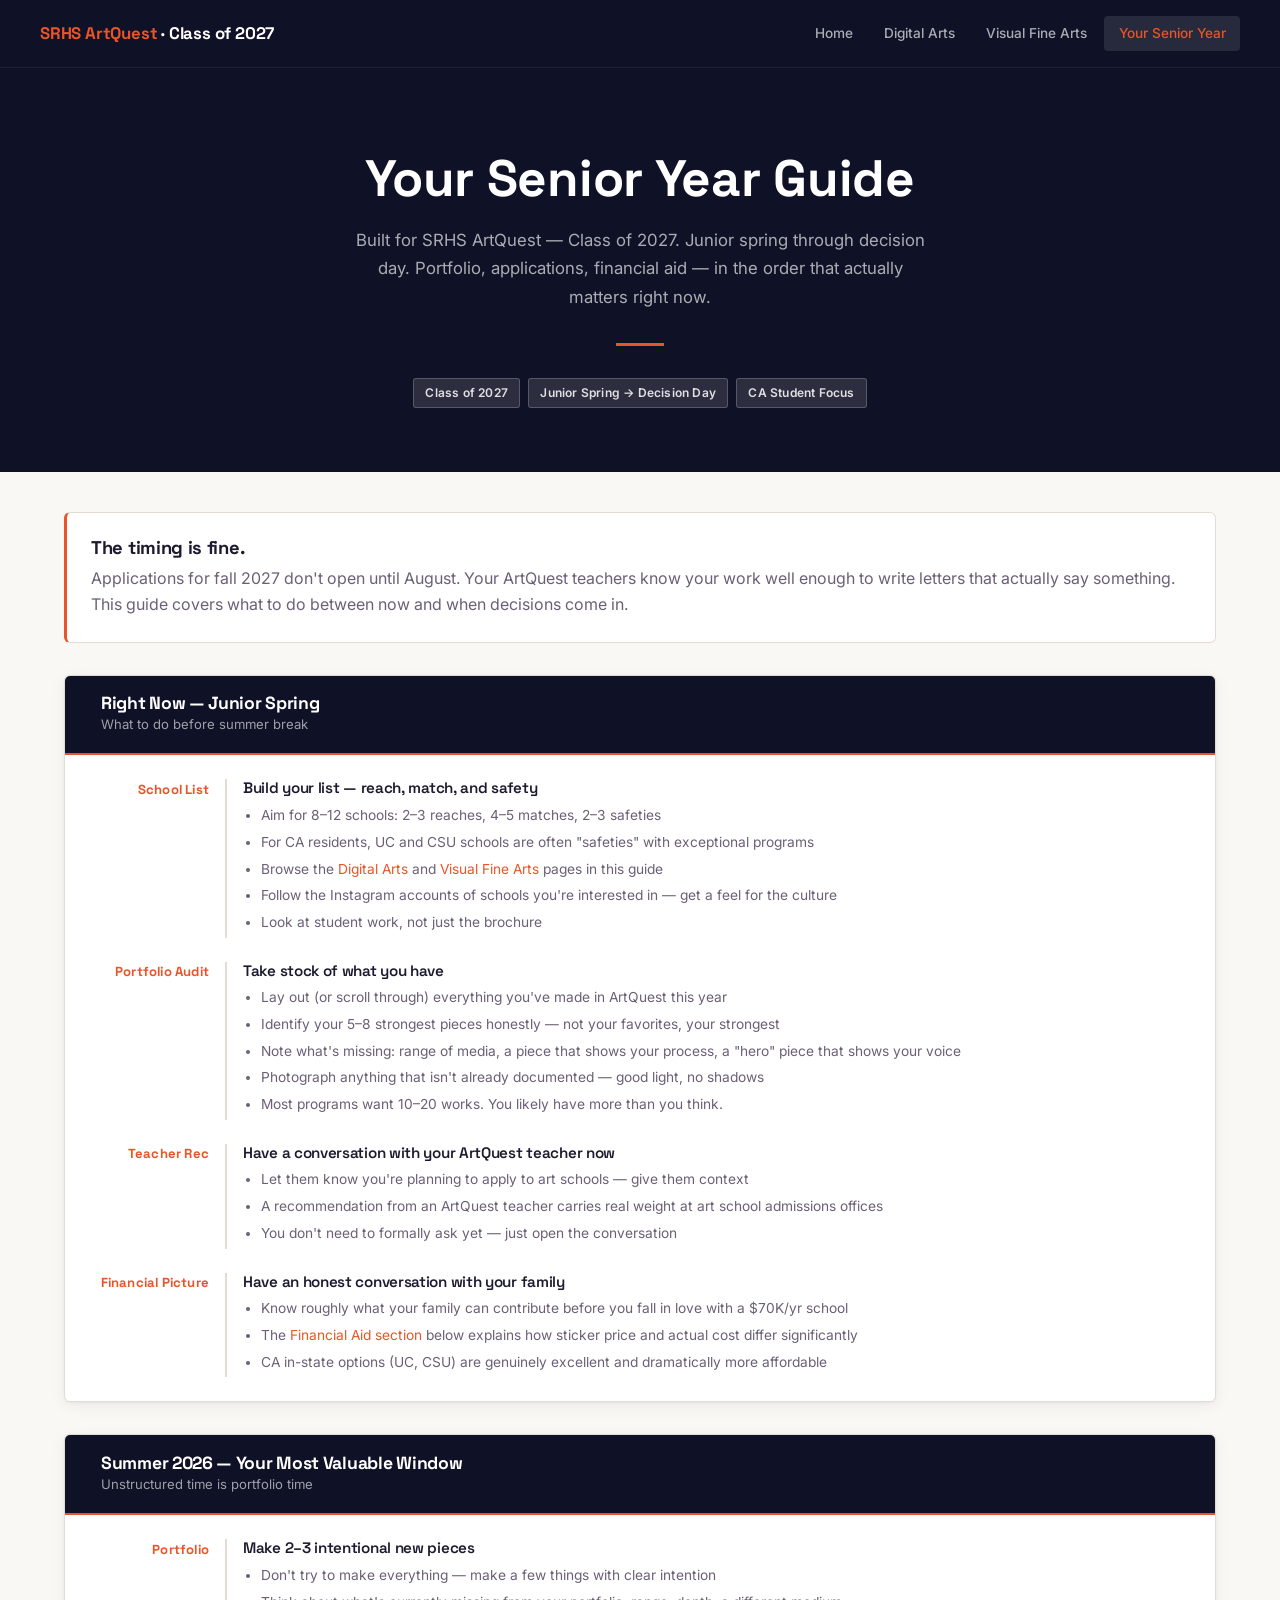
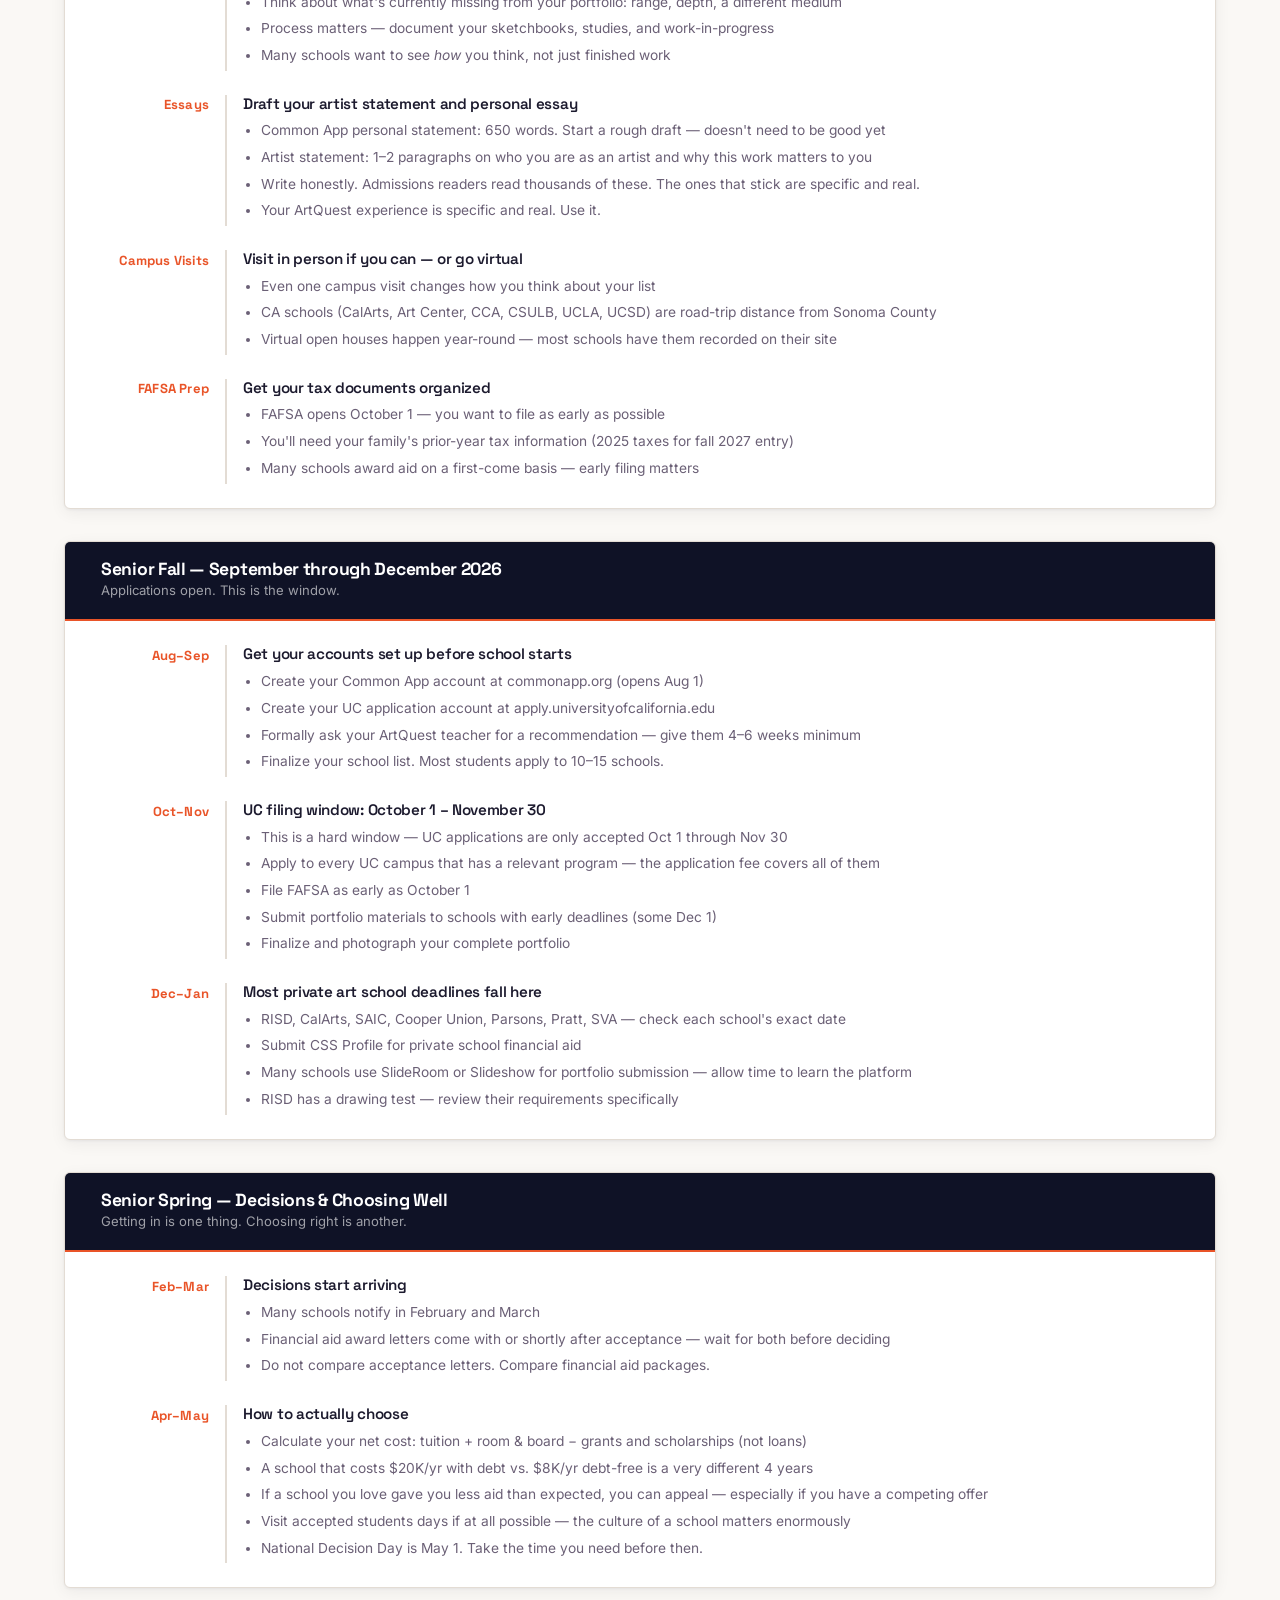
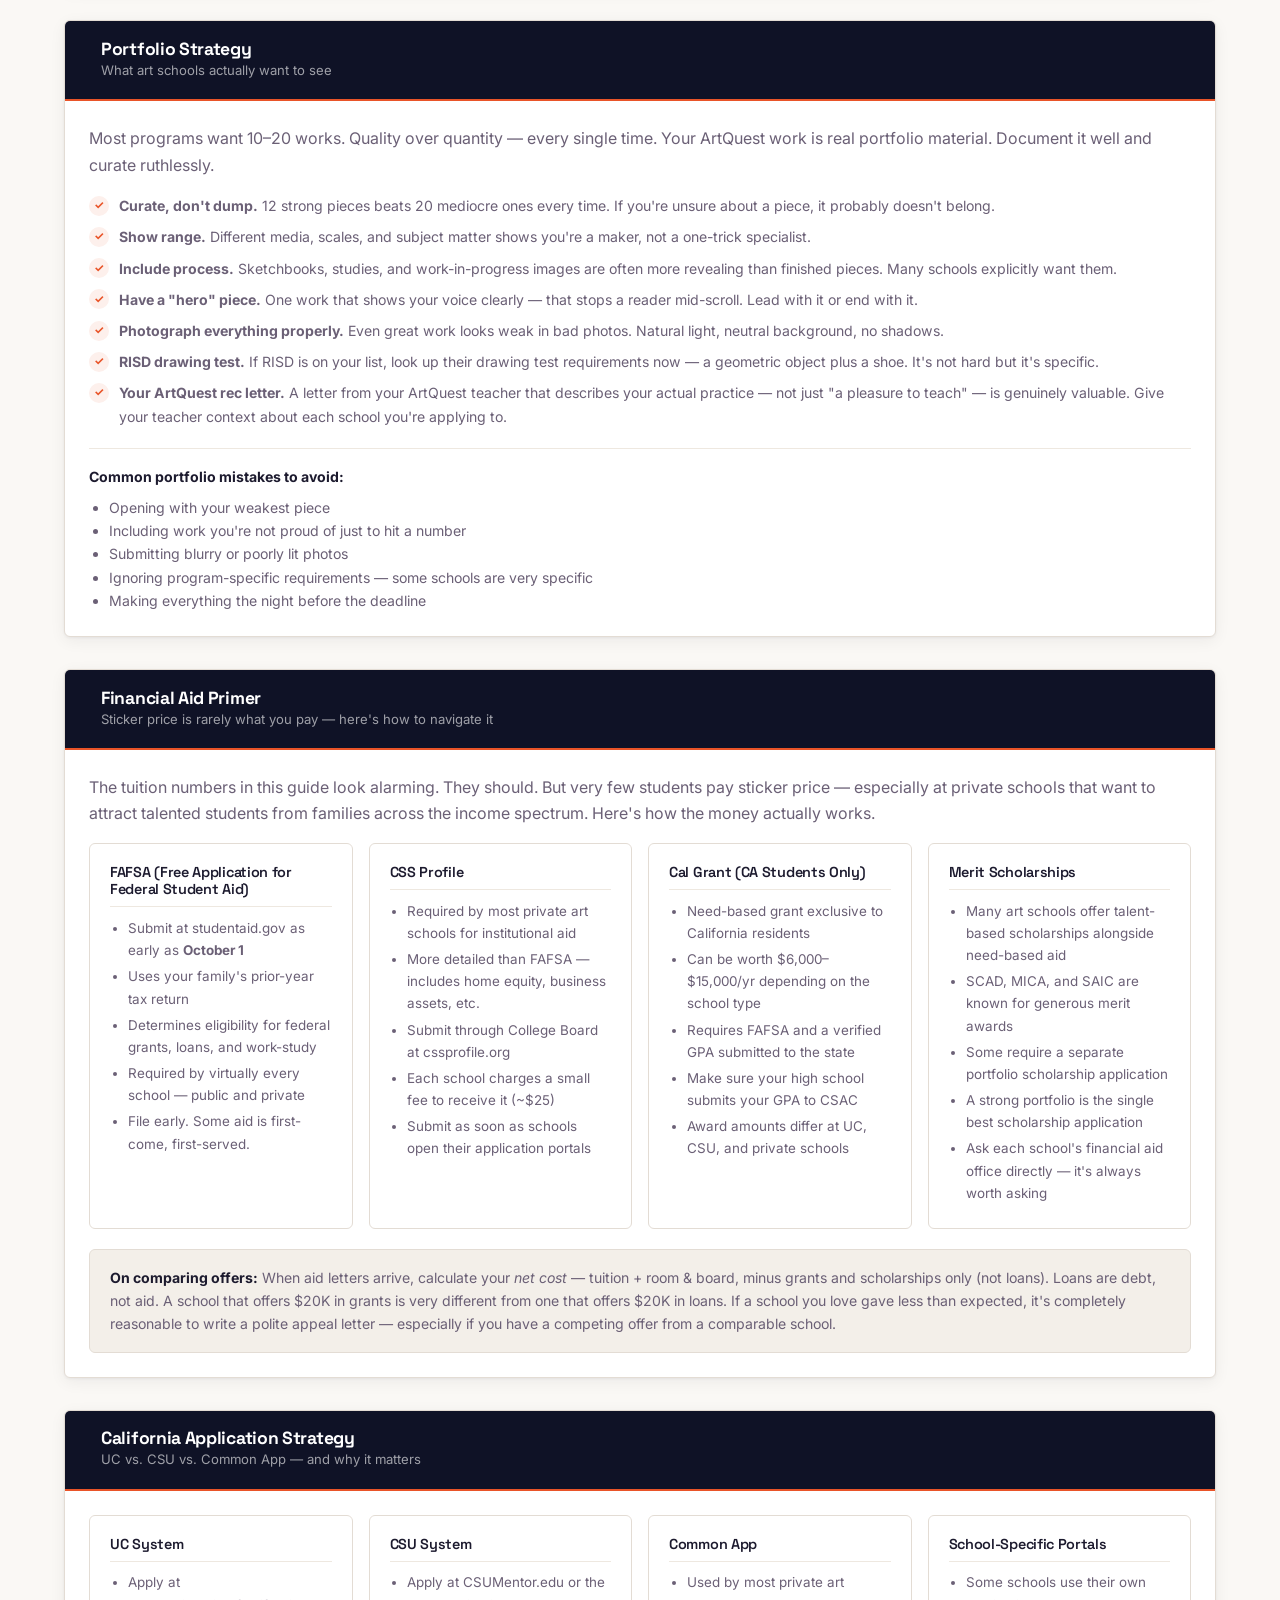
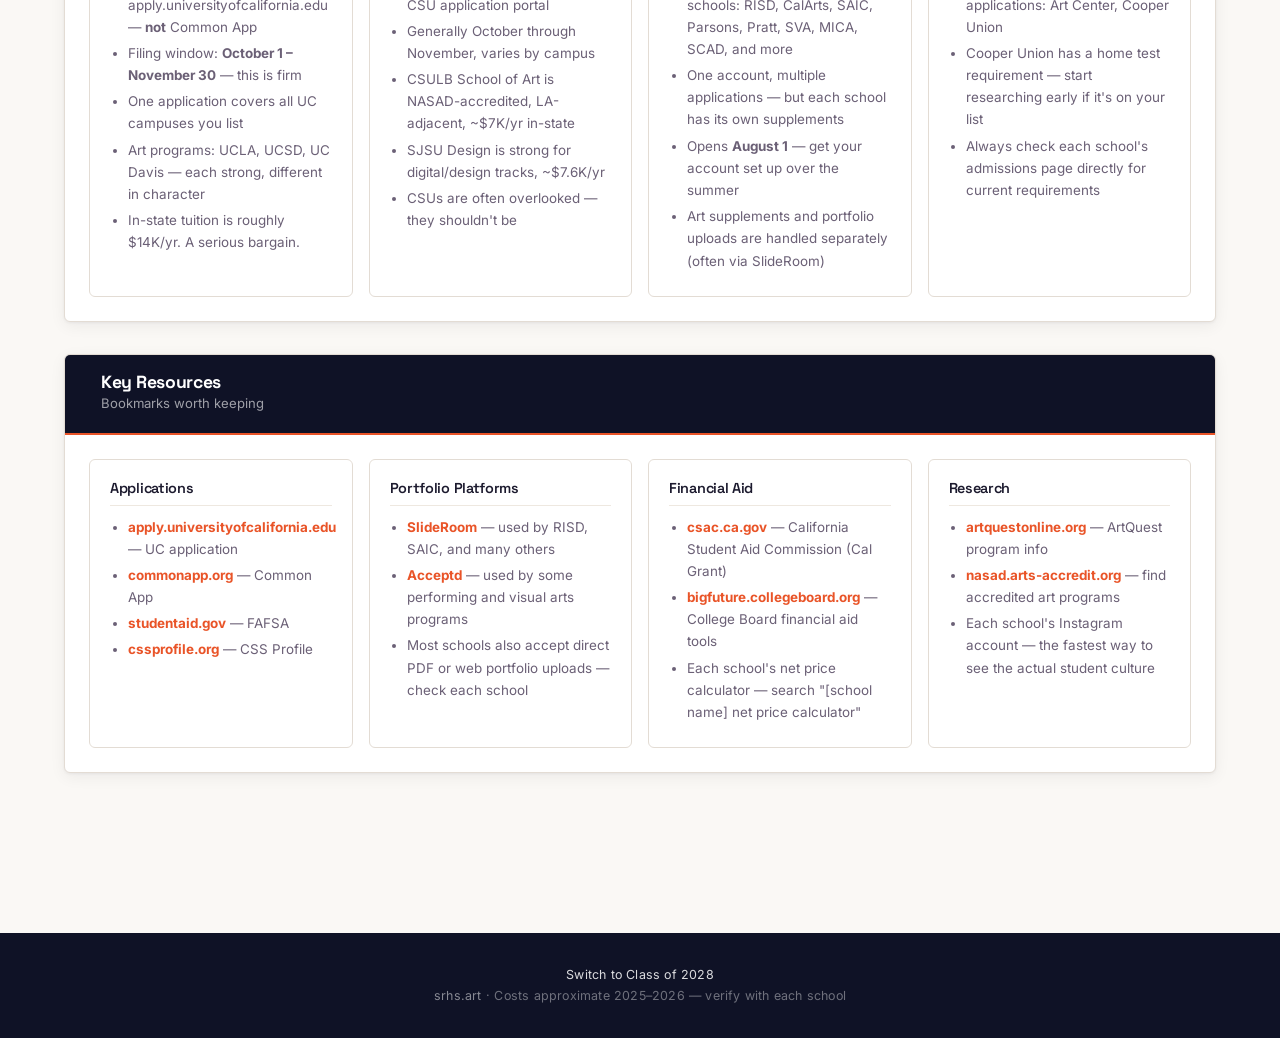
==== prep-guide.html @ 7c22dbea "Initial Commit" ====
<!DOCTYPE html>
<html lang="en">
<head>
  <meta charset="UTF-8">
  <meta name="viewport" content="width=device-width, initial-scale=1.0">
  <title>Senior Year Guide — SRHS ArtQuest Class of 2027</title>
  <meta name="description" content="Art college application guide for SRHS ArtQuest Class of 2027. Junior spring through decision day — portfolio, CA applications, financial aid.">
  <link rel="preconnect" href="https://fonts.googleapis.com">
  <link rel="preconnect" href="https://fonts.gstatic.com" crossorigin>
  <link href="https://fonts.googleapis.com/css2?family=Space+Grotesk:wght@400;500;600;700;800&family=Inter:wght@400;500;600&display=swap" rel="stylesheet">
  <link rel="stylesheet" href="css/style.css">
  <!-- Icons -->
  <link rel="apple-touch-icon" sizes="180x180" href="/apple-touch-icon.png">
  <link rel="icon" type="image/png" sizes="32x32" href="/favicon-32x32.png">
  <link rel="icon" type="image/png" sizes="16x16" href="/favicon-16x16.png">
  <link rel="shortcut icon" href="/favicon.ico">
  <link rel="manifest" href="/site.webmanifest">
  <meta name="theme-color" content="#e95428">
</head>
<body>

<header class="site-header">
  <div class="header-inner">
    <div class="site-logo"><span>SRHS ArtQuest</span> · Class of 2027</div>
    <nav class="site-nav">
      <a href="index.html">Home</a>
      <a href="digital-arts.html">Digital Arts</a>
      <a href="visual-fine-arts.html">Visual Fine Arts</a>
      <a href="prep-guide.html" class="active">Your Senior Year</a>
    </nav>
  </div>
</header>

<section class="hero">
  <h1>Your Senior Year Guide</h1>
  <p class="subtitle">
    Built for SRHS ArtQuest — Class of 2027.
    Junior spring through decision day. Portfolio, applications, financial aid —
    in the order that actually matters right now.
  </p>
  <hr class="hero-rule">
  <div class="hero-badges">
    <span class="badge badge-info">Class of 2027</span>
    <span class="badge badge-info">Junior Spring → Decision Day</span>
    <span class="badge badge-info">CA Student Focus</span>
  </div>
</section>

<main class="page-wrap">

  <div class="page-intro">
    <h3 style="margin-bottom:.35rem">The timing is fine.</h3>
    <p>
      Applications for fall 2027 don't open until August. Your ArtQuest teachers know your
      work well enough to write letters that actually say something. This guide covers what
      to do between now and when decisions come in.
    </p>
  </div>

  <div class="guide-sections">

    <!-- RIGHT NOW -->

    <section class="guide-section">
      <div class="guide-section-header">
        <span class="icon"></span>
        <div>
          <h2>Right Now — Junior Spring</h2>
          <p class="subtitle">What to do before summer break</p>
        </div>
      </div>
      <div class="guide-section-body">
        <div class="timeline">

          <div class="timeline-item">
            <div class="timeline-period">School List</div>
            <div class="timeline-content">
              <h4>Build your list — reach, match, and safety</h4>
              <ul>
                <li>Aim for 8–12 schools: 2–3 reaches, 4–5 matches, 2–3 safeties</li>
                <li>For CA residents, UC and CSU schools are often "safeties" with exceptional programs</li>
                <li>Browse the <a href="digital-arts.html">Digital Arts</a> and <a href="visual-fine-arts.html">Visual Fine Arts</a> pages in this guide</li>
                <li>Follow the Instagram accounts of schools you're interested in — get a feel for the culture</li>
                <li>Look at student work, not just the brochure</li>
              </ul>
            </div>
          </div>

          <div class="timeline-item">
            <div class="timeline-period">Portfolio Audit</div>
            <div class="timeline-content">
              <h4>Take stock of what you have</h4>
              <ul>
                <li>Lay out (or scroll through) everything you've made in ArtQuest this year</li>
                <li>Identify your 5–8 strongest pieces honestly — not your favorites, your strongest</li>
                <li>Note what's missing: range of media, a piece that shows your process, a "hero" piece that shows your voice</li>
                <li>Photograph anything that isn't already documented — good light, no shadows</li>
                <li>Most programs want 10–20 works. You likely have more than you think.</li>
              </ul>
            </div>
          </div>

          <div class="timeline-item">
            <div class="timeline-period">Teacher Rec</div>
            <div class="timeline-content">
              <h4>Have a conversation with your ArtQuest teacher now</h4>
              <ul>
                <li>Let them know you're planning to apply to art schools — give them context</li>
                <li>A recommendation from an ArtQuest teacher carries real weight at art school admissions offices</li>
                <li>You don't need to formally ask yet — just open the conversation</li>
              </ul>
            </div>
          </div>

          <div class="timeline-item">
            <div class="timeline-period">Financial Picture</div>
            <div class="timeline-content">
              <h4>Have an honest conversation with your family</h4>
              <ul>
                <li>Know roughly what your family can contribute before you fall in love with a $70K/yr school</li>
                <li>The <a href="#financial-aid">Financial Aid section</a> below explains how sticker price and actual cost differ significantly</li>
                <li>CA in-state options (UC, CSU) are genuinely excellent and dramatically more affordable</li>
              </ul>
            </div>
          </div>

        </div>
      </div>
    </section>

    <!-- SUMMER -->

    <section class="guide-section">
      <div class="guide-section-header">
        <span class="icon"></span>
        <div>
          <h2>Summer 2026 — Your Most Valuable Window</h2>
          <p class="subtitle">Unstructured time is portfolio time</p>
        </div>
      </div>
      <div class="guide-section-body">
        <div class="timeline">

          <div class="timeline-item">
            <div class="timeline-period">Portfolio</div>
            <div class="timeline-content">
              <h4>Make 2–3 intentional new pieces</h4>
              <ul>
                <li>Don't try to make everything — make a few things with clear intention</li>
                <li>Think about what's currently missing from your portfolio: range, depth, a different medium</li>
                <li>Process matters — document your sketchbooks, studies, and work-in-progress</li>
                <li>Many schools want to see <em>how</em> you think, not just finished work</li>
              </ul>
            </div>
          </div>

          <div class="timeline-item">
            <div class="timeline-period">Essays</div>
            <div class="timeline-content">
              <h4>Draft your artist statement and personal essay</h4>
              <ul>
                <li>Common App personal statement: 650 words. Start a rough draft — doesn't need to be good yet</li>
                <li>Artist statement: 1–2 paragraphs on who you are as an artist and why this work matters to you</li>
                <li>Write honestly. Admissions readers read thousands of these. The ones that stick are specific and real.</li>
                <li>Your ArtQuest experience is specific and real. Use it.</li>
              </ul>
            </div>
          </div>

          <div class="timeline-item">
            <div class="timeline-period">Campus Visits</div>
            <div class="timeline-content">
              <h4>Visit in person if you can — or go virtual</h4>
              <ul>
                <li>Even one campus visit changes how you think about your list</li>
                <li>CA schools (CalArts, Art Center, CCA, CSULB, UCLA, UCSD) are road-trip distance from Sonoma County</li>
                <li>Virtual open houses happen year-round — most schools have them recorded on their site</li>
              </ul>
            </div>
          </div>

          <div class="timeline-item">
            <div class="timeline-period">FAFSA Prep</div>
            <div class="timeline-content">
              <h4>Get your tax documents organized</h4>
              <ul>
                <li>FAFSA opens October 1 — you want to file as early as possible</li>
                <li>You'll need your family's prior-year tax information (2025 taxes for fall 2027 entry)</li>
                <li>Many schools award aid on a first-come basis — early filing matters</li>
              </ul>
            </div>
          </div>

        </div>
      </div>
    </section>

    <!-- SENIOR FALL -->

    <section class="guide-section">
      <div class="guide-section-header">
        <span class="icon"></span>
        <div>
          <h2>Senior Fall — September through December 2026</h2>
          <p class="subtitle">Applications open. This is the window.</p>
        </div>
      </div>
      <div class="guide-section-body">
        <div class="timeline">

          <div class="timeline-item">
            <div class="timeline-period">Aug–Sep</div>
            <div class="timeline-content">
              <h4>Get your accounts set up before school starts</h4>
              <ul>
                <li>Create your Common App account at commonapp.org (opens Aug 1)</li>
                <li>Create your UC application account at apply.universityofcalifornia.edu</li>
                <li>Formally ask your ArtQuest teacher for a recommendation — give them 4–6 weeks minimum</li>
                <li>Finalize your school list. Most students apply to 10–15 schools.</li>
              </ul>
            </div>
          </div>

          <div class="timeline-item">
            <div class="timeline-period">Oct–Nov</div>
            <div class="timeline-content">
              <h4>UC filing window: October 1 – November 30</h4>
              <ul>
                <li>This is a hard window — UC applications are only accepted Oct 1 through Nov 30</li>
                <li>Apply to every UC campus that has a relevant program — the application fee covers all of them</li>
                <li>File FAFSA as early as October 1</li>
                <li>Submit portfolio materials to schools with early deadlines (some Dec 1)</li>
                <li>Finalize and photograph your complete portfolio</li>
              </ul>
            </div>
          </div>

          <div class="timeline-item">
            <div class="timeline-period">Dec–Jan</div>
            <div class="timeline-content">
              <h4>Most private art school deadlines fall here</h4>
              <ul>
                <li>RISD, CalArts, SAIC, Cooper Union, Parsons, Pratt, SVA — check each school's exact date</li>
                <li>Submit CSS Profile for private school financial aid</li>
                <li>Many schools use SlideRoom or Slideshow for portfolio submission — allow time to learn the platform</li>
                <li>RISD has a drawing test — review their requirements specifically</li>
              </ul>
            </div>
          </div>

        </div>
      </div>
    </section>

    <!-- DECISIONS -->

    <section class="guide-section">
      <div class="guide-section-header">
        <span class="icon"></span>
        <div>
          <h2>Senior Spring — Decisions &amp; Choosing Well</h2>
          <p class="subtitle">Getting in is one thing. Choosing right is another.</p>
        </div>
      </div>
      <div class="guide-section-body">
        <div class="timeline">

          <div class="timeline-item">
            <div class="timeline-period">Feb–Mar</div>
            <div class="timeline-content">
              <h4>Decisions start arriving</h4>
              <ul>
                <li>Many schools notify in February and March</li>
                <li>Financial aid award letters come with or shortly after acceptance — wait for both before deciding</li>
                <li>Do not compare acceptance letters. Compare financial aid packages.</li>
              </ul>
            </div>
          </div>

          <div class="timeline-item">
            <div class="timeline-period">Apr–May</div>
            <div class="timeline-content">
              <h4>How to actually choose</h4>
              <ul>
                <li>Calculate your net cost: tuition + room &amp; board − grants and scholarships (not loans)</li>
                <li>A school that costs $20K/yr with debt vs. $8K/yr debt-free is a very different 4 years</li>
                <li>If a school you love gave you less aid than expected, you can appeal — especially if you have a competing offer</li>
                <li>Visit accepted students days if at all possible — the culture of a school matters enormously</li>
                <li>National Decision Day is May 1. Take the time you need before then.</li>
              </ul>
            </div>
          </div>

        </div>
      </div>
    </section>

    <!-- PORTFOLIO STRATEGY -->

    <section class="guide-section">
      <div class="guide-section-header">
        <span class="icon"></span>
        <div>
          <h2>Portfolio Strategy</h2>
          <p class="subtitle">What art schools actually want to see</p>
        </div>
      </div>
      <div class="guide-section-body">

        <p style="margin-bottom:1rem; color:var(--ink-2)">
          Most programs want 10–20 works. Quality over quantity — every single time.
          Your ArtQuest work is real portfolio material. Document it well and curate ruthlessly.
        </p>

        <div class="checklist">
          <div class="check-item">
            <div class="check-icon">✓</div>
            <span><strong>Curate, don't dump.</strong> 12 strong pieces beats 20 mediocre ones every time. If you're unsure about a piece, it probably doesn't belong.</span>
          </div>
          <div class="check-item">
            <div class="check-icon">✓</div>
            <span><strong>Show range.</strong> Different media, scales, and subject matter shows you're a maker, not a one-trick specialist.</span>
          </div>
          <div class="check-item">
            <div class="check-icon">✓</div>
            <span><strong>Include process.</strong> Sketchbooks, studies, and work-in-progress images are often more revealing than finished pieces. Many schools explicitly want them.</span>
          </div>
          <div class="check-item">
            <div class="check-icon">✓</div>
            <span><strong>Have a "hero" piece.</strong> One work that shows your voice clearly — that stops a reader mid-scroll. Lead with it or end with it.</span>
          </div>
          <div class="check-item">
            <div class="check-icon">✓</div>
            <span><strong>Photograph everything properly.</strong> Even great work looks weak in bad photos. Natural light, neutral background, no shadows.</span>
          </div>
          <div class="check-item">
            <div class="check-icon">✓</div>
            <span><strong>RISD drawing test.</strong> If RISD is on your list, look up their drawing test requirements now — a geometric object plus a shoe. It's not hard but it's specific.</span>
          </div>
          <div class="check-item">
            <div class="check-icon">✓</div>
            <span><strong>Your ArtQuest rec letter.</strong> A letter from your ArtQuest teacher that describes your actual practice — not just "a pleasure to teach" — is genuinely valuable. Give your teacher context about each school you're applying to.</span>
          </div>
        </div>

        <div style="margin-top:1.25rem; padding-top:1rem; border-top:1px solid var(--border-lt); font-size:.88rem; color:var(--ink-2)">
          <strong style="color:var(--ink)">Common portfolio mistakes to avoid:</strong>
          <ul style="list-style:disc;padding-left:1.25rem;margin-top:.5rem">
            <li>Opening with your weakest piece</li>
            <li>Including work you're not proud of just to hit a number</li>
            <li>Submitting blurry or poorly lit photos</li>
            <li>Ignoring program-specific requirements — some schools are very specific</li>
            <li>Making everything the night before the deadline</li>
          </ul>
        </div>

      </div>
    </section>

    <!-- FINANCIAL AID -->

    <section class="guide-section" id="financial-aid">
      <div class="guide-section-header">
        <span class="icon"></span>
        <div>
          <h2>Financial Aid Primer</h2>
          <p class="subtitle">Sticker price is rarely what you pay — here's how to navigate it</p>
        </div>
      </div>
      <div class="guide-section-body">

        <p style="margin-bottom:1rem; color:var(--ink-2)">
          The tuition numbers in this guide look alarming. They should. But very few students
          pay sticker price — especially at private schools that want to attract talented students
          from families across the income spectrum. Here's how the money actually works.
        </p>

        <div class="info-grid">

          <div class="info-card">
            <h4>FAFSA (Free Application for Federal Student Aid)</h4>
            <ul>
              <li>Submit at studentaid.gov as early as <strong>October 1</strong></li>
              <li>Uses your family's prior-year tax return</li>
              <li>Determines eligibility for federal grants, loans, and work-study</li>
              <li>Required by virtually every school — public and private</li>
              <li>File early. Some aid is first-come, first-served.</li>
            </ul>
          </div>

          <div class="info-card">
            <h4>CSS Profile</h4>
            <ul>
              <li>Required by most private art schools for institutional aid</li>
              <li>More detailed than FAFSA — includes home equity, business assets, etc.</li>
              <li>Submit through College Board at cssprofile.org</li>
              <li>Each school charges a small fee to receive it (~$25)</li>
              <li>Submit as soon as schools open their application portals</li>
            </ul>
          </div>

          <div class="info-card">
            <h4>Cal Grant (CA Students Only)</h4>
            <ul>
              <li>Need-based grant exclusive to California residents</li>
              <li>Can be worth $6,000–$15,000/yr depending on the school type</li>
              <li>Requires FAFSA and a verified GPA submitted to the state</li>
              <li>Make sure your high school submits your GPA to CSAC</li>
              <li>Award amounts differ at UC, CSU, and private schools</li>
            </ul>
          </div>

          <div class="info-card">
            <h4>Merit Scholarships</h4>
            <ul>
              <li>Many art schools offer talent-based scholarships alongside need-based aid</li>
              <li>SCAD, MICA, and SAIC are known for generous merit awards</li>
              <li>Some require a separate portfolio scholarship application</li>
              <li>A strong portfolio is the single best scholarship application</li>
              <li>Ask each school's financial aid office directly — it's always worth asking</li>
            </ul>
          </div>

        </div>

        <div class="callout" style="margin-top:1.25rem">
          <strong>On comparing offers:</strong> When aid letters arrive, calculate your
          <em>net cost</em> — tuition + room &amp; board, minus grants and scholarships only
          (not loans). Loans are debt, not aid. A school that offers $20K in grants is
          very different from one that offers $20K in loans. If a school you love gave
          less than expected, it's completely reasonable to write a polite appeal letter —
          especially if you have a competing offer from a comparable school.
        </div>

      </div>
    </section>

    <!-- CA APPLICATION STRATEGY -->

    <section class="guide-section">
      <div class="guide-section-header">
        <span class="icon"></span>
        <div>
          <h2>California Application Strategy</h2>
          <p class="subtitle">UC vs. CSU vs. Common App — and why it matters</p>
        </div>
      </div>
      <div class="guide-section-body">

        <div class="info-grid">

          <div class="info-card">
            <h4>UC System</h4>
            <ul>
              <li>Apply at apply.universityofcalifornia.edu — <strong>not</strong> Common App</li>
              <li>Filing window: <strong>October 1 – November 30</strong> — this is firm</li>
              <li>One application covers all UC campuses you list</li>
              <li>Art programs: UCLA, UCSD, UC Davis — each strong, different in character</li>
              <li>In-state tuition is roughly $14K/yr. A serious bargain.</li>
            </ul>
          </div>

          <div class="info-card">
            <h4>CSU System</h4>
            <ul>
              <li>Apply at CSUMentor.edu or the CSU application portal</li>
              <li>Generally October through November, varies by campus</li>
              <li>CSULB School of Art is NASAD-accredited, LA-adjacent, ~$7K/yr in-state</li>
              <li>SJSU Design is strong for digital/design tracks, ~$7.6K/yr</li>
              <li>CSUs are often overlooked — they shouldn't be</li>
            </ul>
          </div>

          <div class="info-card">
            <h4>Common App</h4>
            <ul>
              <li>Used by most private art schools: RISD, CalArts, SAIC, Parsons, Pratt, SVA, MICA, SCAD, and more</li>
              <li>One account, multiple applications — but each school has its own supplements</li>
              <li>Opens <strong>August 1</strong> — get your account set up over the summer</li>
              <li>Art supplements and portfolio uploads are handled separately (often via SlideRoom)</li>
            </ul>
          </div>

          <div class="info-card">
            <h4>School-Specific Portals</h4>
            <ul>
              <li>Some schools use their own applications: Art Center, Cooper Union</li>
              <li>Cooper Union has a home test requirement — start researching early if it's on your list</li>
              <li>Always check each school's admissions page directly for current requirements</li>
            </ul>
          </div>

        </div>

      </div>
    </section>

    <!-- KEY RESOURCES -->

    <section class="guide-section">
      <div class="guide-section-header">
        <span class="icon"></span>
        <div>
          <h2>Key Resources</h2>
          <p class="subtitle">Bookmarks worth keeping</p>
        </div>
      </div>
      <div class="guide-section-body">

        <div class="info-grid">

          <div class="info-card">
            <h4>Applications</h4>
            <ul>
              <li><strong><a href="https://apply.universityofcalifornia.edu" target="_blank" rel="noopener">apply.universityofcalifornia.edu</a></strong> — UC application</li>
              <li><strong><a href="https://www.commonapp.org" target="_blank" rel="noopener">commonapp.org</a></strong> — Common App</li>
              <li><strong><a href="https://www.studentaid.gov" target="_blank" rel="noopener">studentaid.gov</a></strong> — FAFSA</li>
              <li><strong><a href="https://cssprofile.org" target="_blank" rel="noopener">cssprofile.org</a></strong> — CSS Profile</li>
            </ul>
          </div>

          <div class="info-card">
            <h4>Portfolio Platforms</h4>
            <ul>
              <li><strong><a href="https://slideroom.com" target="_blank" rel="noopener">SlideRoom</a></strong> — used by RISD, SAIC, and many others</li>
              <li><strong><a href="https://www.smfa.tufts.edu" target="_blank" rel="noopener">Acceptd</a></strong> — used by some performing and visual arts programs</li>
              <li>Most schools also accept direct PDF or web portfolio uploads — check each school</li>
            </ul>
          </div>

          <div class="info-card">
            <h4>Financial Aid</h4>
            <ul>
              <li><strong><a href="https://www.csac.ca.gov" target="_blank" rel="noopener">csac.ca.gov</a></strong> — California Student Aid Commission (Cal Grant)</li>
              <li><strong><a href="https://bigfuture.collegeboard.org" target="_blank" rel="noopener">bigfuture.collegeboard.org</a></strong> — College Board financial aid tools</li>
              <li>Each school's net price calculator — search "[school name] net price calculator"</li>
            </ul>
          </div>

          <div class="info-card">
            <h4>Research</h4>
            <ul>
              <li><strong><a href="https://www.artquestonline.org" target="_blank" rel="noopener">artquestonline.org</a></strong> — ArtQuest program info</li>
              <li><strong><a href="https://nasad.arts-accredit.org" target="_blank" rel="noopener">nasad.arts-accredit.org</a></strong> — find accredited art programs</li>
              <li>Each school's Instagram account — the fastest way to see the actual student culture</li>
            </ul>
          </div>

        </div>

      </div>
    </section>

  </div><!-- end guide-sections -->

</main>

<footer class="site-footer">
  <a href="https://2028.srhs.art">Switch to Class of 2028</a><br>
  <a href="https://srhs.art">srhs.art</a> · Costs approximate 2025–2026 — verify with each school
</footer>

</body>
</html>
---- css/style.css ----
/* ============================================================
   College Prep — Art School Guide
   ArtQuest @ Santa Rosa High School | Class of 2028
   ============================================================ */

/* ── Google Fonts loaded in <head> of each HTML file ─────── */

:root {
  /* Brand — from modern-logo.svg */
  --orange:      #e95428;
  --orange-dk:   #c73d15;
  --orange-lt:   #fdf0ec;
  --dark:        #0f1226;
  --dark-80:     rgba(15,18,38,.8);

  /* Page tones */
  --bg:          #faf8f5;
  --surface:     #ffffff;
  --surface-2:   #f3efe9;
  --border:      #e3dcd4;
  --border-lt:   #eee8e0;

  /* Text */
  --ink:         #1c1a2e;
  --ink-2:       #6b6076;
  --ink-3:       #a8a0b4;

  /* CA schools — forest green, not traffic-light green */
  --sage:        #3a6b50;
  --sage-lt:     #edf4f0;
  --sage-border: rgba(58,107,80,.2);

  /* Type */
  --font-head:   'Space Grotesk', 'DM Sans', system-ui, sans-serif;
  --font-body:   'Inter', system-ui, -apple-system, sans-serif;

  /* Layout */
  --radius:      6px;
  --radius-sm:   3px;
  --shadow:      0 1px 3px rgba(15,18,38,.05), 0 4px 16px rgba(15,18,38,.06);
  --shadow-lg:   0 2px 8px rgba(15,18,38,.08), 0 12px 32px rgba(15,18,38,.1);
}

*, *::before, *::after { box-sizing: border-box; margin: 0; padding: 0; }

html { scroll-behavior: smooth; }

body {
  font-family: var(--font-body);
  background: var(--bg);
  color: var(--ink);
  line-height: 1.65;
  font-size: 16px;
}

/* ── Typography ─────────────────────────────────────────── */

h1, h2, h3, h4 {
  font-family: var(--font-head);
  line-height: 1.2;
  font-weight: 700;
  color: var(--ink);
  letter-spacing: -.3px;
}
h1 { font-size: clamp(2rem, 5vw, 3.2rem); font-weight: 800; }
h2 { font-size: clamp(1.4rem, 3vw, 2rem); }
h3 { font-size: 1.15rem; }
h4 { font-size: .95rem; color: var(--ink); font-weight: 600; }

p { color: var(--ink-2); margin-bottom: .75rem; }
p:last-child { margin-bottom: 0; }

a { color: var(--orange); text-decoration: none; }
a:hover { text-decoration: underline; }

ul { list-style: none; }

/* ── Site Header ─────────────────────────────────────────── */

.site-header {
  background: var(--dark);
  color: #fff;
  padding: 1rem 1.5rem;
  position: sticky;
  top: 0;
  z-index: 100;
  border-bottom: 1px solid rgba(255,255,255,.06);
}

.header-inner {
  max-width: 1200px;
  margin: 0 auto;
  display: flex;
  align-items: center;
  justify-content: space-between;
  gap: 1rem;
  flex-wrap: wrap;
}

.site-logo {
  font-family: var(--font-head);
  font-size: 1.05rem;
  font-weight: 700;
  color: #fff;
  letter-spacing: -.2px;
}
.site-logo span { color: var(--orange); }

.site-nav {
  display: flex;
  gap: .15rem;
  flex-wrap: wrap;
}

.site-nav a {
  color: rgba(255,255,255,.65);
  font-size: .85rem;
  font-weight: 500;
  padding: .4rem .9rem;
  border-radius: 4px;
  transition: background .15s, color .15s;
}
.site-nav a:hover,
.site-nav a.active {
  background: rgba(255,255,255,.1);
  color: #fff;
  text-decoration: none;
}
.site-nav a.active { color: var(--orange); }

/* ── Hero ────────────────────────────────────────────────── */

.hero {
  background: var(--dark);
  color: #fff;
  padding: 5rem 1.5rem 4rem;
  text-align: center;
}

.hero h1 {
  color: #fff;
  margin-bottom: 1rem;
}

.hero h1 em {
  color: var(--orange);
  font-style: normal;
}

.hero .subtitle {
  font-size: 1.05rem;
  color: rgba(255,255,255,.65);
  max-width: 580px;
  margin: 0 auto 2rem;
  line-height: 1.7;
}

.hero-rule {
  width: 48px;
  height: 3px;
  background: var(--orange);
  margin: 0 auto 2rem;
  border: none;
}

.hero-badges {
  display: flex;
  gap: .5rem;
  justify-content: center;
  flex-wrap: wrap;
}

/* ── Badge system — cohesive, not a crayon box ───────────── */

.badge {
  display: inline-flex;
  align-items: center;
  gap: .3rem;
  padding: .25rem .7rem;
  border-radius: var(--radius-sm);
  font-size: .75rem;
  font-weight: 600;
  letter-spacing: .2px;
  white-space: nowrap;
}

/* School type chips — dark, uniform */
.badge-ca      { background: var(--sage-lt);  color: var(--sage);    border: 1px solid var(--sage-border); }
.badge-manga   { background: var(--orange-lt); color: var(--orange-dk); border: 1px solid rgba(233,84,40,.25); }
.badge-uc      { background: var(--dark);      color: #fff; }
.badge-csu     { background: var(--dark);      color: #fff; opacity: .85; }
.badge-private { background: rgba(15,18,38,.08); color: var(--ink);  border: 1px solid var(--border); }
.badge-public  { background: rgba(15,18,38,.08); color: var(--ink);  border: 1px solid var(--border); }
.badge-info    { background: rgba(255,255,255,.12); color: rgba(255,255,255,.85); border: 1px solid rgba(255,255,255,.2); }
.badge-note    { background: var(--orange-lt); color: var(--orange-dk); border: 1px solid rgba(233,84,40,.25); }

/* Badges inside card body (not hero) */
.school-card .badge-info {
  background: rgba(15,18,38,.06);
  color: var(--ink-2);
  border: 1px solid var(--border-lt);
}

/* ── Page Layout ─────────────────────────────────────────── */

.page-wrap {
  max-width: 1200px;
  margin: 0 auto;
  padding: 2.5rem 1.5rem 5rem;
}

.page-intro {
  background: var(--surface);
  border: 1px solid var(--border);
  border-radius: var(--radius);
  padding: 1.5rem;
  margin-bottom: 2rem;
  border-left: 3px solid var(--orange);
}

.page-intro h2 { font-size: 1.15rem; }

/* ── Controls (filter + sort) ────────────────────────────── */

.controls {
  display: flex;
  gap: .75rem;
  flex-wrap: wrap;
  align-items: center;
  margin-bottom: 2rem;
}

.filter-group {
  display: flex;
  gap: .35rem;
  flex-wrap: wrap;
}

.filter-btn {
  padding: .4rem .95rem;
  border-radius: var(--radius-sm);
  border: 1px solid var(--border);
  background: var(--surface);
  color: var(--ink-2);
  font-family: var(--font-body);
  font-size: .82rem;
  font-weight: 500;
  cursor: pointer;
  transition: all .15s;
}
.filter-btn:hover { border-color: var(--orange); color: var(--orange); }
.filter-btn.active {
  background: var(--dark);
  border-color: var(--dark);
  color: #fff;
}

.sort-select {
  padding: .4rem .95rem;
  border-radius: var(--radius-sm);
  border: 1px solid var(--border);
  background: var(--surface);
  color: var(--ink);
  font-family: var(--font-body);
  font-size: .82rem;
  cursor: pointer;
}

.results-count {
  margin-left: auto;
  font-size: .82rem;
  color: var(--ink-3);
}

/* ── School Grid ─────────────────────────────────────────── */

.schools-grid {
  display: grid;
  grid-template-columns: repeat(auto-fill, minmax(340px, 1fr));
  gap: 1.25rem;
}

/* ── School Card ─────────────────────────────────────────── */

.school-card {
  background: var(--surface);
  border: 1px solid var(--border);
  border-radius: var(--radius);
  padding: 1.5rem;
  box-shadow: var(--shadow);
  transition: box-shadow .2s, transform .2s;
  display: flex;
  flex-direction: column;
  gap: .9rem;
  position: relative;
}
.school-card:hover {
  box-shadow: var(--shadow-lg);
  transform: translateY(-2px);
}

.school-card.ca-school {
  border-left: 3px solid var(--orange);
}

.card-header {
  display: flex;
  justify-content: space-between;
  align-items: flex-start;
  gap: .5rem;
}

.card-rank {
  font-family: var(--font-head);
  background: var(--dark);
  color: #fff;
  font-size: .7rem;
  font-weight: 700;
  padding: .2rem .5rem;
  border-radius: var(--radius-sm);
  white-space: nowrap;
  flex-shrink: 0;
  letter-spacing: .5px;
}

.card-title { flex: 1; }

.card-name {
  font-family: var(--font-head);
  font-size: 1.05rem;
  font-weight: 700;
  color: var(--ink);
  margin-bottom: .2rem;
}
.card-name a { color: var(--ink); }
.card-name a:hover { color: var(--orange); text-decoration: none; }

.card-location {
  font-size: .8rem;
  color: var(--ink-3);
  letter-spacing: .1px;
}

.card-badges {
  display: flex;
  flex-wrap: wrap;
  gap: .3rem;
}

.card-programs {
  font-size: .86rem;
  color: var(--ink-2);
  border-top: 1px solid var(--border-lt);
  padding-top: .9rem;
}
.card-programs strong {
  display: block;
  color: var(--ink-3);
  font-size: .7rem;
  text-transform: uppercase;
  letter-spacing: .8px;
  font-weight: 600;
  margin-bottom: .3rem;
}

.card-stats {
  display: grid;
  grid-template-columns: 1fr 1fr;
  gap: .6rem;
  border-top: 1px solid var(--border-lt);
  padding-top: .9rem;
}

.stat { display: flex; flex-direction: column; gap: .1rem; }

.stat-label {
  font-size: .68rem;
  text-transform: uppercase;
  letter-spacing: .7px;
  color: var(--ink-3);
  font-weight: 600;
}
.stat-value {
  font-family: var(--font-head);
  font-size: .95rem;
  font-weight: 700;
  color: var(--ink);
}
.stat-value.cost-highlight { color: var(--sage); }

.card-highlights {
  border-top: 1px solid var(--border-lt);
  padding-top: .9rem;
}
.card-highlights ul {
  padding-left: 1rem;
  list-style: disc;
  font-size: .82rem;
  color: var(--ink-2);
}
.card-highlights li { margin-bottom: .2rem; }

.card-aid-note {
  font-size: .75rem;
  color: var(--ink-3);
  border-top: 1px solid var(--border-lt);
  padding-top: .6rem;
}
.card-aid-note a {
  color: var(--ink-2);
  text-decoration: underline;
  text-underline-offset: 2px;
}
.card-aid-note a:hover { color: var(--orange); }

.card-manga-note {
  background: var(--orange-lt);
  border: 1px solid rgba(233,84,40,.2);
  border-radius: var(--radius-sm);
  padding: .55rem .85rem;
  font-size: .8rem;
  color: var(--orange-dk);
}

.card-footer {
  display: flex;
  align-items: center;
  justify-content: space-between;
  border-top: 1px solid var(--border-lt);
  padding-top: .9rem;
  font-size: .8rem;
  color: var(--ink-2);
  flex-wrap: wrap;
  gap: .5rem;
}

.card-deadline { font-weight: 600; color: var(--ink); }

.card-footer-links {
  display: flex;
  align-items: center;
  gap: .5rem;
  flex-wrap: wrap;
}

.btn-outline {
  display: inline-flex;
  align-items: center;
  gap: .3rem;
  padding: .32rem .8rem;
  border: 1px solid var(--border);
  border-radius: var(--radius-sm);
  font-size: .78rem;
  font-weight: 600;
  color: var(--ink-2);
  transition: all .15s;
}
.btn-outline:hover {
  border-color: var(--dark);
  background: var(--dark);
  color: #fff;
  text-decoration: none;
}

.btn-social {
  display: inline-flex;
  align-items: center;
  gap: .3rem;
  padding: .32rem .8rem;
  border: 1px solid rgba(233,84,40,.35);
  border-radius: var(--radius-sm);
  font-size: .78rem;
  font-weight: 600;
  color: var(--orange);
  transition: all .15s;
}
.btn-social:hover {
  background: var(--orange);
  border-color: var(--orange);
  color: #fff;
  text-decoration: none;
}
.btn-social svg { flex-shrink: 0; }

/* ── Cost Banner ─────────────────────────────────────────── */

.cost-banner {
  background: var(--surface);
  border: 1px solid var(--border);
  border-left: 3px solid var(--orange);
  border-radius: var(--radius);
  padding: 1.25rem 1.5rem;
  margin-bottom: 2rem;
  font-size: .88rem;
  color: var(--ink-2);
}
.cost-banner strong { color: var(--ink); }

/* ── Prep Guide ──────────────────────────────────────────── */

.guide-sections {
  display: flex;
  flex-direction: column;
  gap: 2rem;
}

.guide-section {
  background: var(--surface);
  border: 1px solid var(--border);
  border-radius: var(--radius);
  overflow: hidden;
  box-shadow: var(--shadow);
}

.guide-section-header {
  background: var(--dark);
  color: #fff;
  padding: 1.1rem 1.5rem;
  display: flex;
  align-items: center;
  gap: .75rem;
  border-bottom: 2px solid var(--orange);
}
.guide-section-header h2 { font-size: 1.1rem; color: #fff; margin: 0; }
.guide-section-header .subtitle { font-size: .82rem; color: rgba(255,255,255,.6); margin: 0; }

.guide-section-body { padding: 1.5rem; }

.timeline {
  display: flex;
  flex-direction: column;
  gap: 1.5rem;
}

.timeline-item {
  display: grid;
  grid-template-columns: 120px 1fr;
  gap: 1rem;
  align-items: start;
}

.timeline-period {
  font-family: var(--font-head);
  font-weight: 700;
  font-size: .82rem;
  color: var(--orange);
  text-align: right;
  padding-top: .1rem;
  line-height: 1.3;
  letter-spacing: .2px;
}

.timeline-content {
  border-left: 2px solid var(--border);
  padding-left: 1rem;
}
.timeline-content h4 { margin-bottom: .4rem; color: var(--ink); }
.timeline-content ul {
  list-style: disc;
  padding-left: 1.1rem;
  font-size: .86rem;
  color: var(--ink-2);
}
.timeline-content li { margin-bottom: .25rem; }

.checklist { display: flex; flex-direction: column; gap: .5rem; }

.check-item {
  display: flex;
  align-items: flex-start;
  gap: .65rem;
  font-size: .88rem;
  color: var(--ink-2);
}
.check-icon {
  flex-shrink: 0;
  width: 1.25rem;
  height: 1.25rem;
  border-radius: 50%;
  background: var(--orange-lt);
  color: var(--orange);
  font-weight: 700;
  font-size: .72rem;
  display: flex;
  align-items: center;
  justify-content: center;
  margin-top: .1rem;
}

.info-grid {
  display: grid;
  grid-template-columns: repeat(auto-fill, minmax(260px, 1fr));
  gap: 1rem;
}

.info-card {
  background: var(--surface);
  border: 1px solid var(--border);
  border-radius: var(--radius);
  padding: 1.25rem;
}
.info-card h4 {
  font-family: var(--font-head);
  margin-bottom: .6rem;
  font-size: .9rem;
  color: var(--ink);
  padding-bottom: .5rem;
  border-bottom: 1px solid var(--border-lt);
}
.info-card ul {
  list-style: disc;
  padding-left: 1.1rem;
  font-size: .84rem;
  color: var(--ink-2);
}
.info-card li { margin-bottom: .25rem; }

.callout {
  background: var(--surface-2);
  border: 1px solid var(--border);
  border-radius: var(--radius);
  padding: 1rem 1.25rem;
  font-size: .88rem;
  color: var(--ink-2);
  margin-top: 1rem;
}
.callout strong { color: var(--ink); }

/* ── Homepage cards ──────────────────────────────────────── */

.home-cards {
  display: grid;
  grid-template-columns: repeat(auto-fill, minmax(280px, 1fr));
  gap: 1.5rem;
  margin-top: 2rem;
}

.home-card {
  background: var(--surface);
  border: 1px solid var(--border);
  border-radius: var(--radius);
  padding: 2rem;
  box-shadow: var(--shadow);
  transition: box-shadow .2s, transform .2s, border-color .2s;
  text-decoration: none;
  color: inherit;
  display: flex;
  flex-direction: column;
  gap: .75rem;
}
.home-card:hover {
  box-shadow: var(--shadow-lg);
  transform: translateY(-3px);
  border-color: var(--orange);
  text-decoration: none;
}

.home-card-num {
  font-family: var(--font-head);
  font-size: 3rem;
  font-weight: 800;
  color: rgba(233,84,40,.15);
  line-height: 1;
  letter-spacing: -2px;
  transition: color .2s;
}
.home-card:hover .home-card-num { color: rgba(233,84,40,.3); }

.home-card h3 {
  font-size: 1.1rem;
  color: var(--ink);
}
.home-card:hover h3 { color: var(--orange); }

.home-card p { font-size: .88rem; margin: 0; }

/* ── Footer ──────────────────────────────────────────── */

.site-footer {
  background: var(--dark);
  color: rgba(255,255,255,.4);
  text-align: center;
  padding: 2rem 1.5rem;
  font-size: .78rem;
  margin-top: 5rem;
  letter-spacing: .2px;
}
.site-footer a { color: rgba(255,255,255,.5); }
.site-footer a:first-child { color: rgba(255,255,255,.85); }
.site-footer a:hover { color: #fff; text-decoration: none; }

/* ── Utility ─────────────────────────────────────────────── */

.hidden { display: none !important; }
.text-center { text-align: center; }
.text-muted  { color: var(--ink-2); font-size: .88rem; }

.section-title {
  font-family: var(--font-head);
  font-size: 1.4rem;
  font-weight: 700;
  margin-bottom: 1.25rem;
  color: var(--ink);
}

.divider {
  border: none;
  border-top: 1px solid var(--border);
  margin: 2.5rem 0;
}

/* ── Responsive ──────────────────────────────────────────── */

@media (max-width: 640px) {
  .schools-grid { grid-template-columns: 1fr; }
  .card-stats   { grid-template-columns: 1fr; }
  .timeline-item { grid-template-columns: 1fr; }
  .timeline-period { text-align: left; }
  .header-inner { flex-direction: column; align-items: flex-start; }
  .controls { flex-direction: column; align-items: flex-start; }
  .results-count { margin-left: 0; }
  .hero { padding: 3.5rem 1.25rem 3rem; }
}
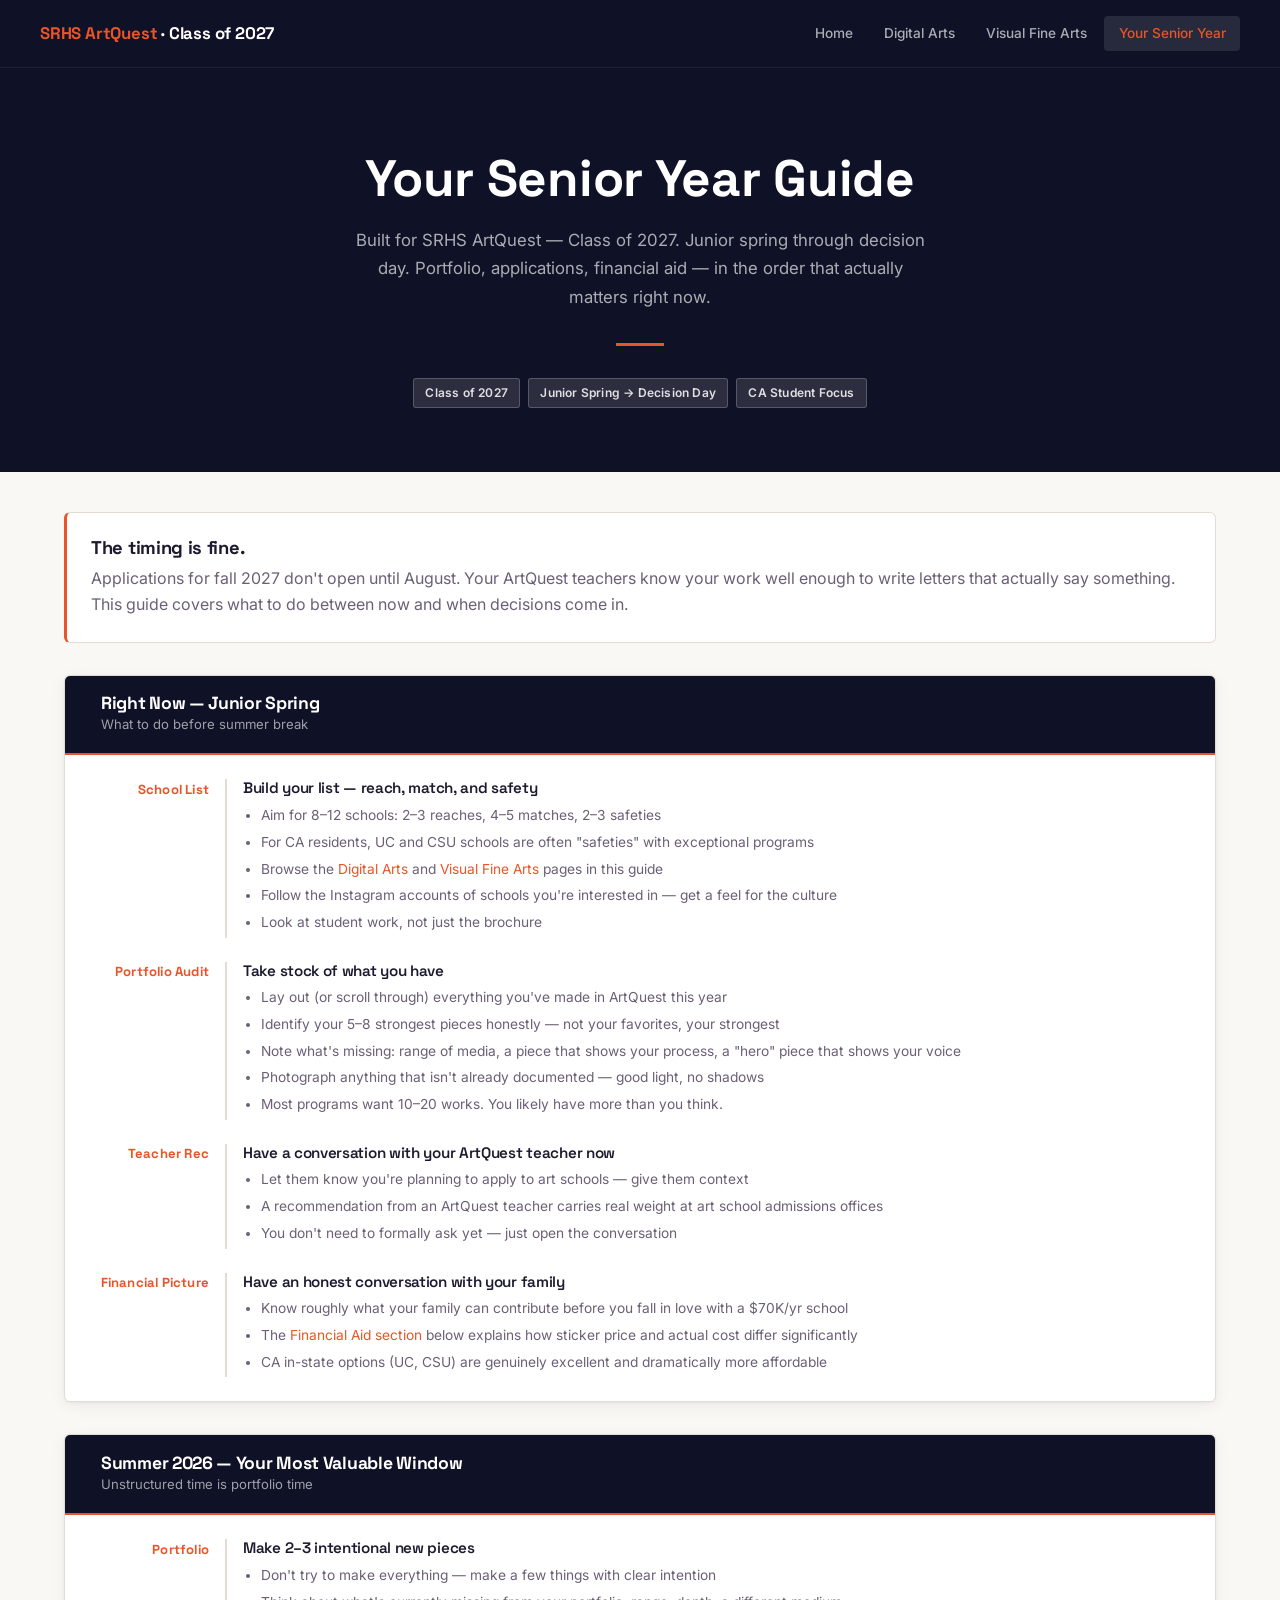
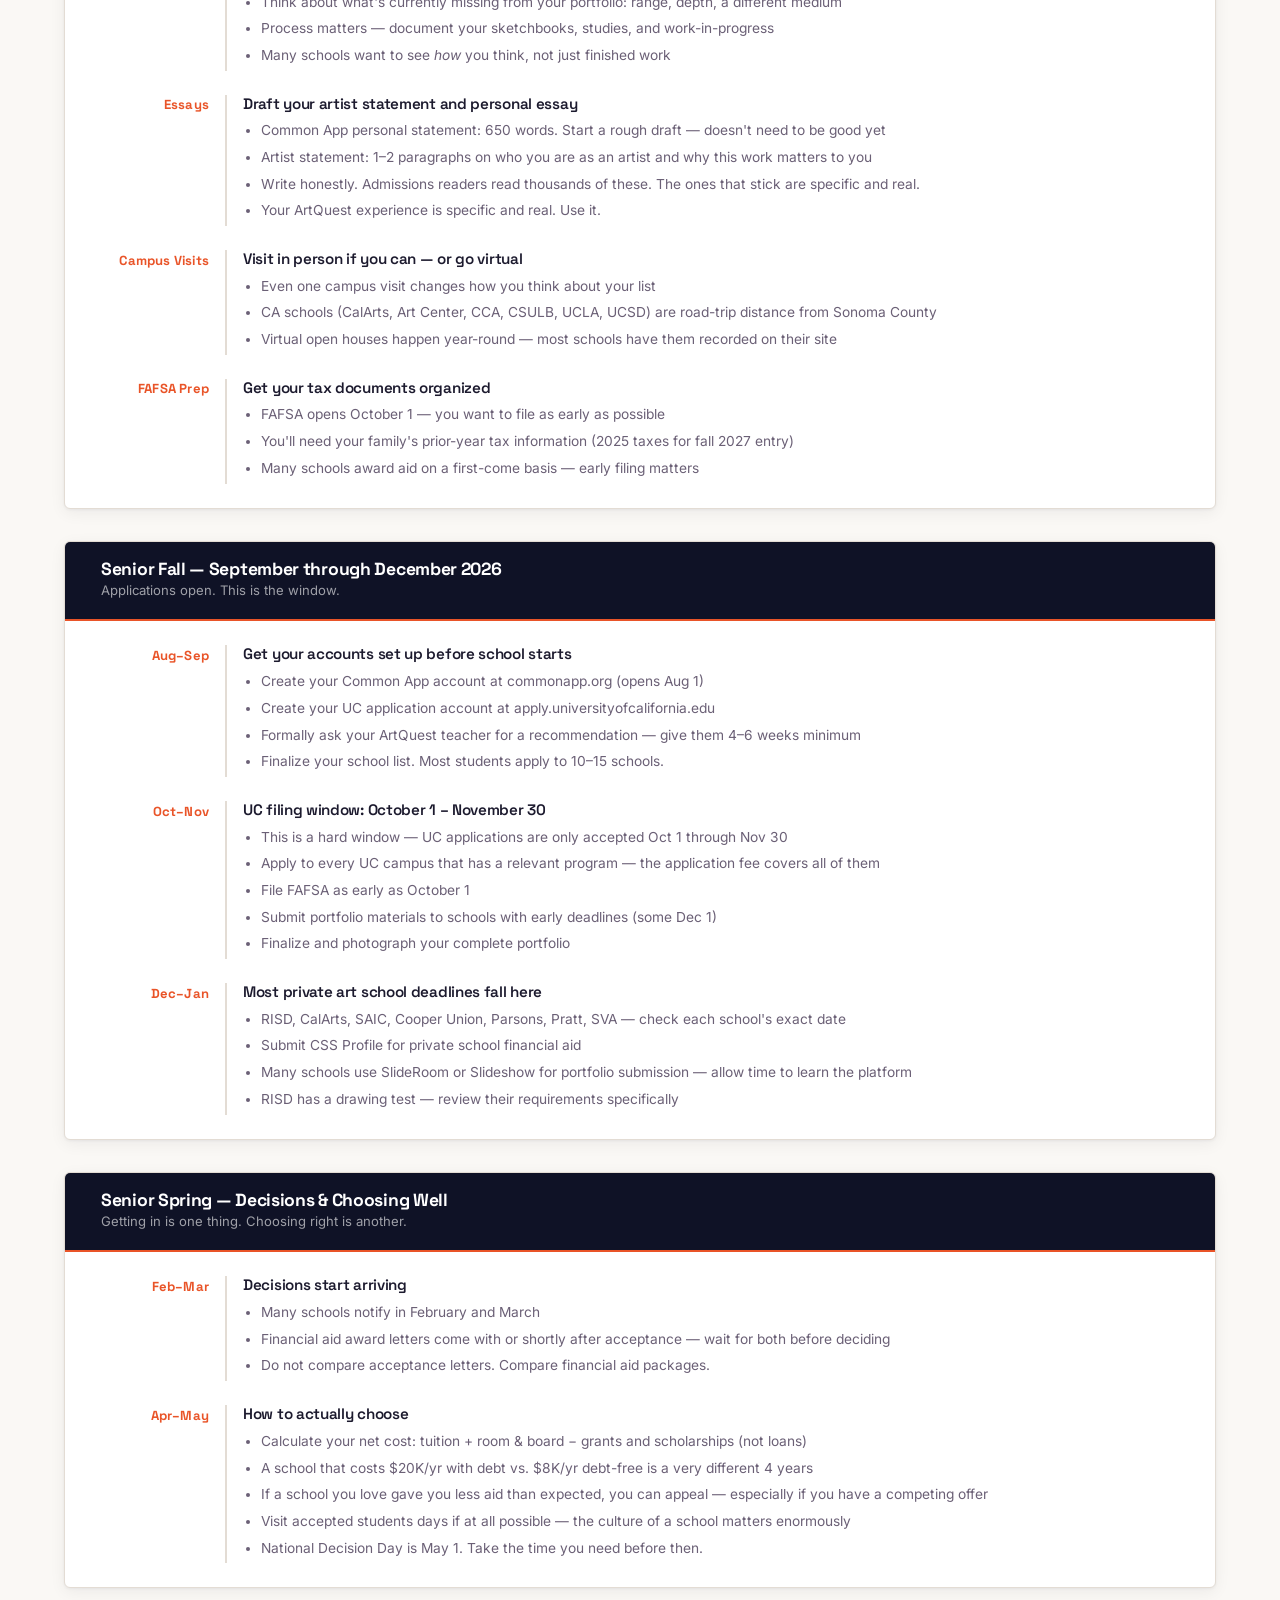
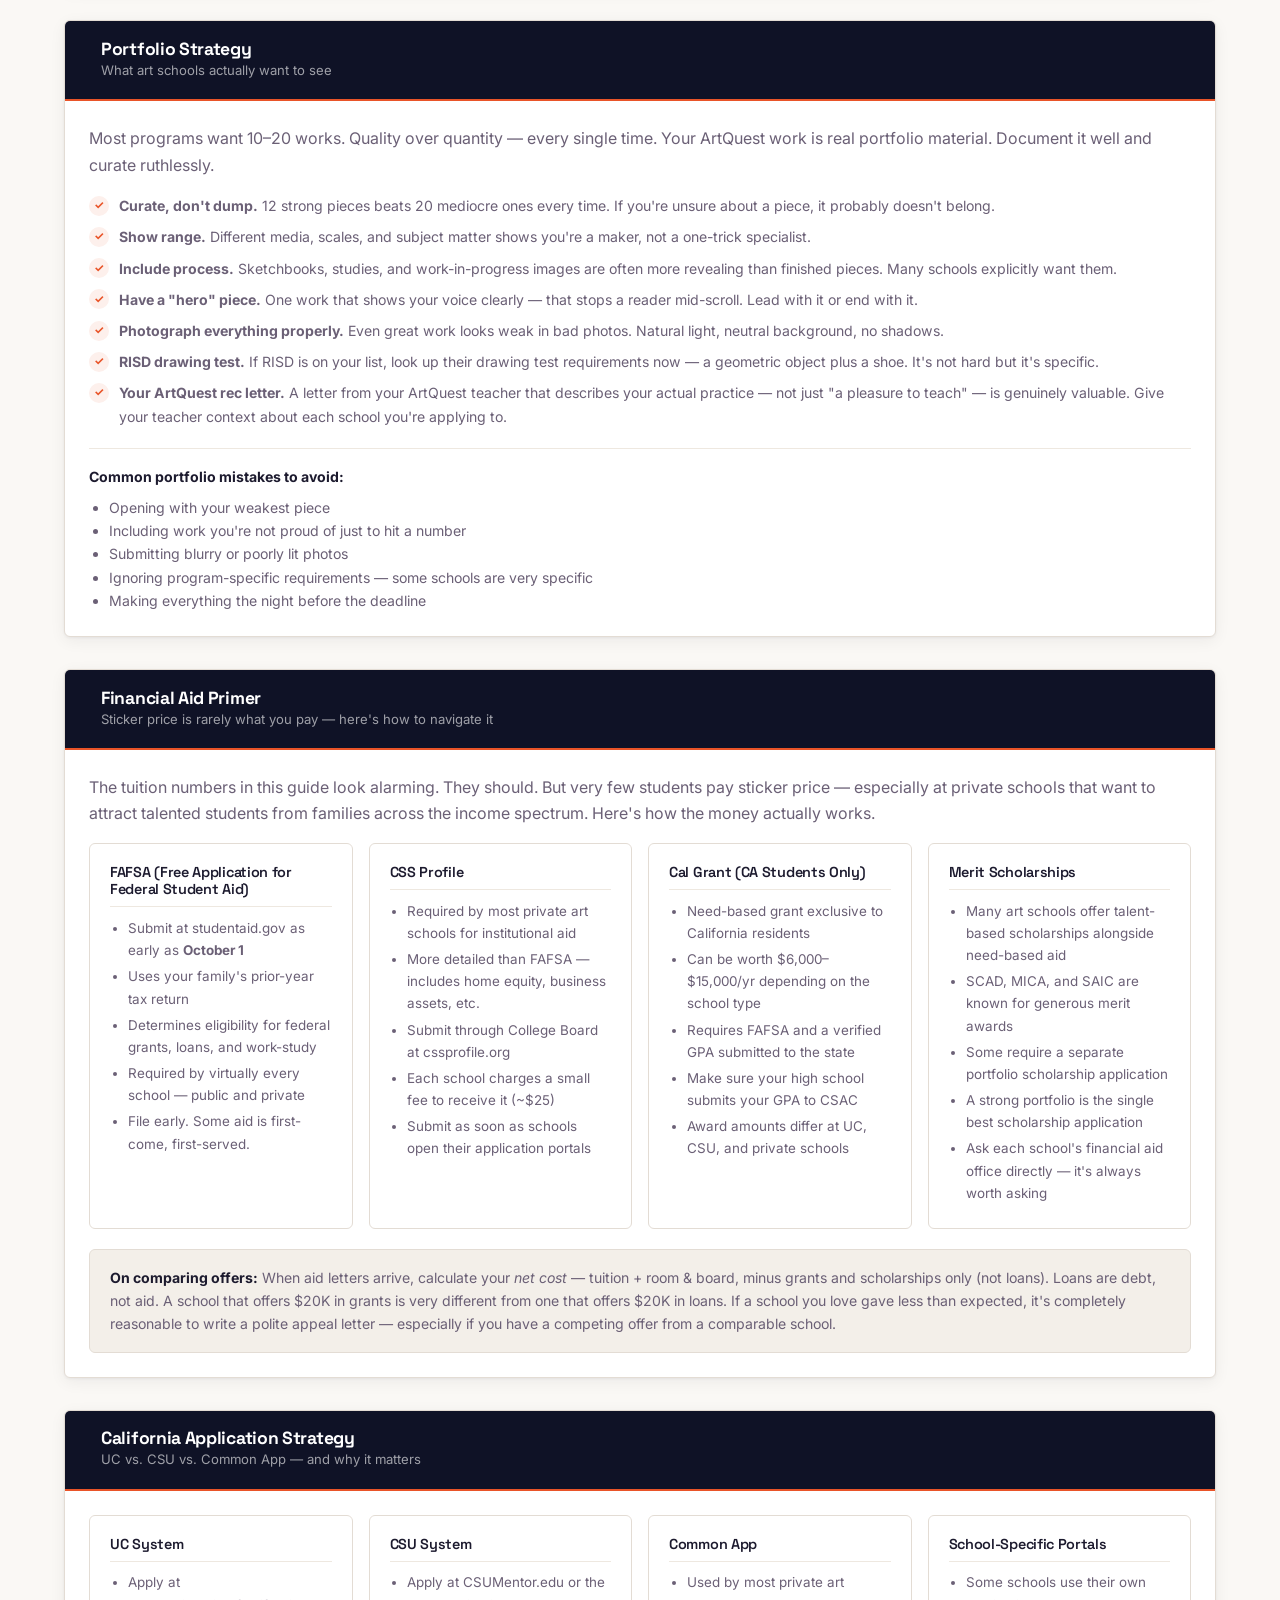
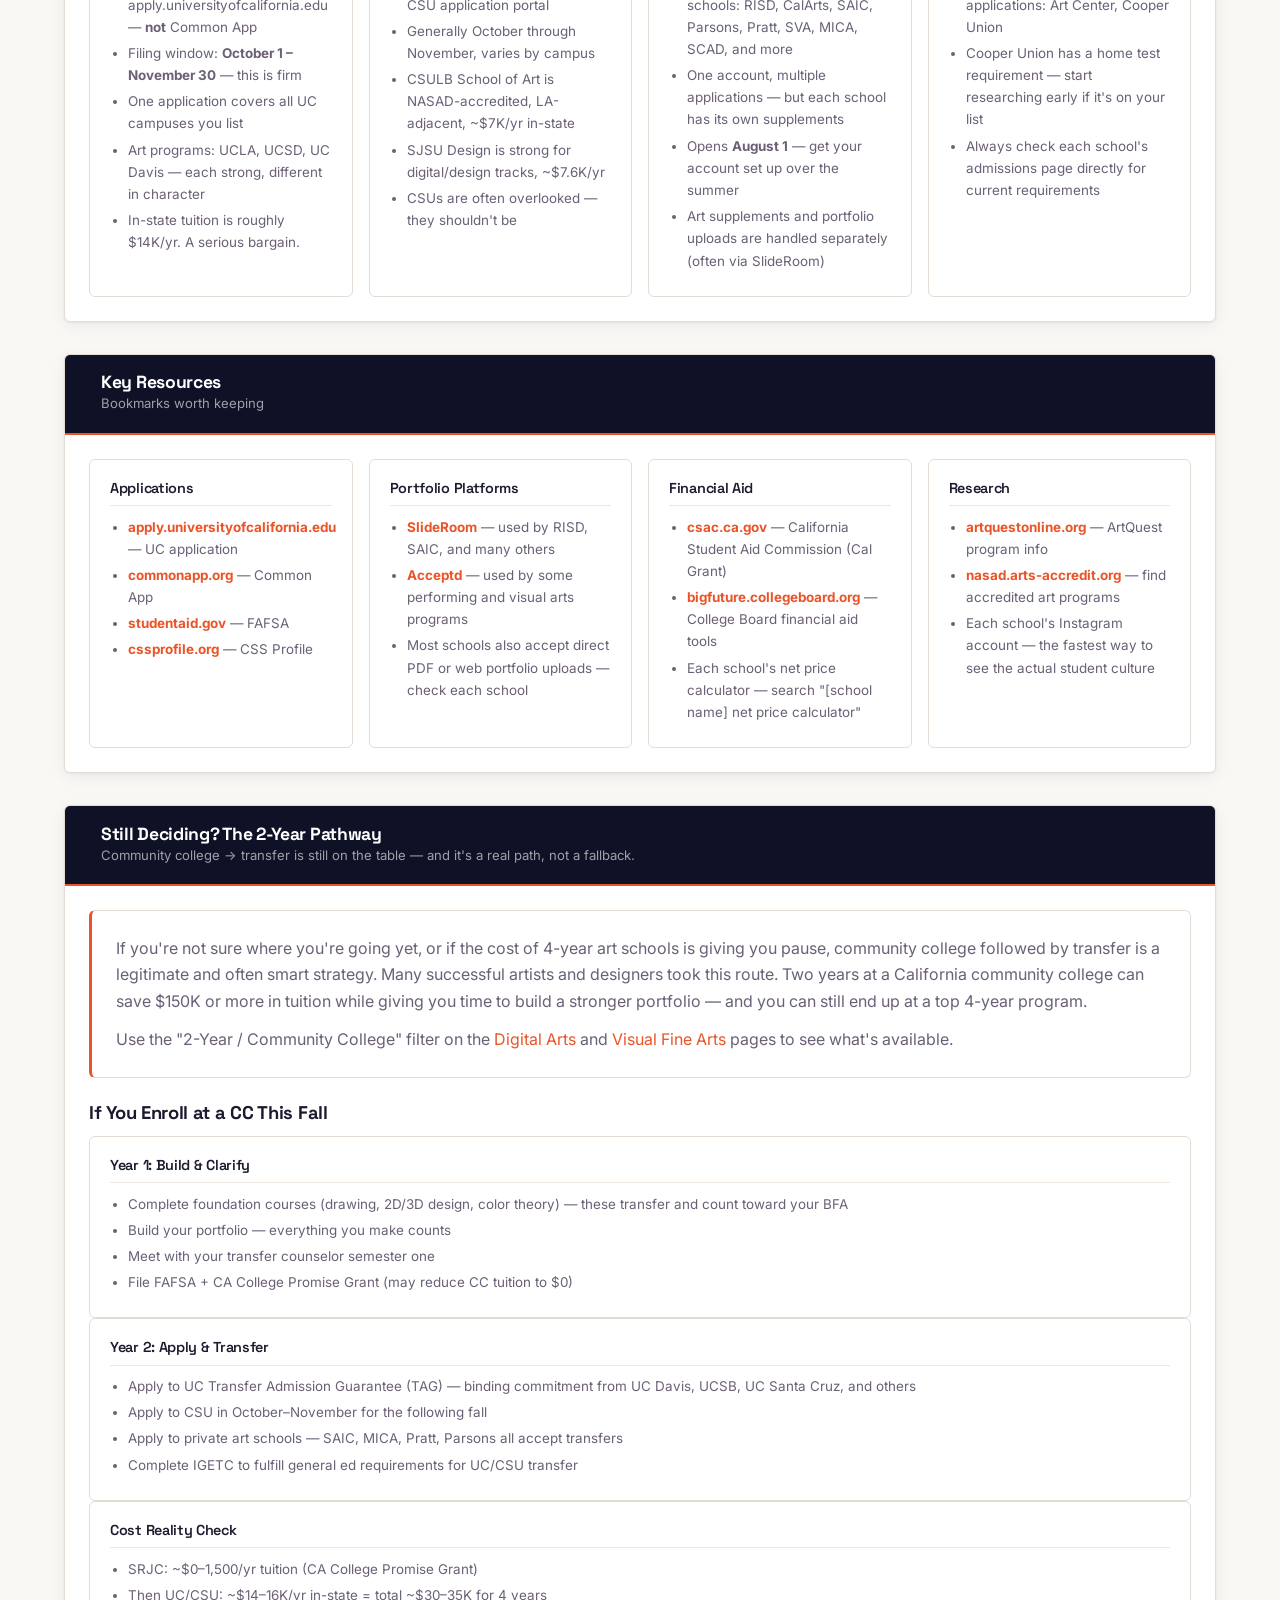
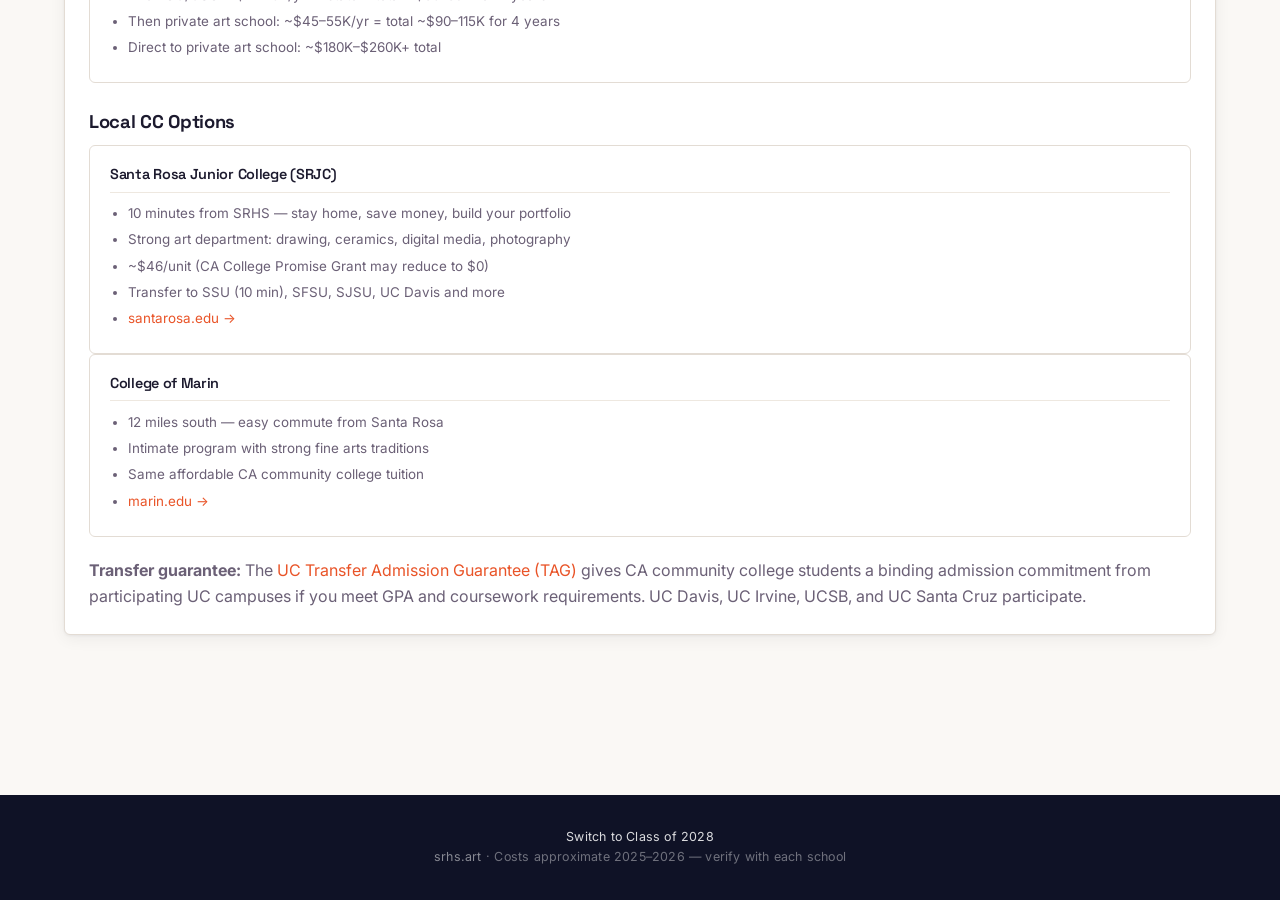
==== commit 2df9f64b: "2-year path update" ====
--- a/prep-guide.html
+++ b/prep-guide.html
@@ -551,6 +551,100 @@
       </div>
     </section>
 
+    <!-- 2-YEAR PATHWAY -->
+
+    <section class="guide-section" id="two-year-path">
+      <div class="guide-section-header">
+        <span class="icon"></span>
+        <div>
+          <h2>Still Deciding? The 2-Year Pathway</h2>
+          <p class="subtitle">Community college → transfer is still on the table — and it's a real path, not a fallback.</p>
+        </div>
+      </div>
+      <div class="guide-section-body">
+
+        <div class="page-intro" style="margin-bottom:1.5rem">
+          <p>
+            If you're not sure where you're going yet, or if the cost of 4-year art schools is giving
+            you pause, community college followed by transfer is a legitimate and often smart strategy.
+            Many successful artists and designers took this route. Two years at a California community
+            college can save $150K or more in tuition while giving you time to build a stronger portfolio —
+            and you can still end up at a top 4-year program.
+          </p>
+          <p style="margin-bottom:0">
+            Use the "2-Year / Community College" filter on the <a href="digital-arts.html">Digital Arts</a>
+            and <a href="visual-fine-arts.html">Visual Fine Arts</a> pages to see what's available.
+          </p>
+        </div>
+
+        <h3 style="margin:0 0 .75rem">If You Enroll at a CC This Fall</h3>
+        <div class="info-cards">
+
+          <div class="info-card">
+            <h4>Year 1: Build &amp; Clarify</h4>
+            <ul>
+              <li>Complete foundation courses (drawing, 2D/3D design, color theory) — these transfer and count toward your BFA</li>
+              <li>Build your portfolio — everything you make counts</li>
+              <li>Meet with your transfer counselor semester one</li>
+              <li>File FAFSA + CA College Promise Grant (may reduce CC tuition to $0)</li>
+            </ul>
+          </div>
+
+          <div class="info-card">
+            <h4>Year 2: Apply &amp; Transfer</h4>
+            <ul>
+              <li>Apply to UC Transfer Admission Guarantee (TAG) — binding commitment from UC Davis, UCSB, UC Santa Cruz, and others</li>
+              <li>Apply to CSU in October–November for the following fall</li>
+              <li>Apply to private art schools — SAIC, MICA, Pratt, Parsons all accept transfers</li>
+              <li>Complete IGETC to fulfill general ed requirements for UC/CSU transfer</li>
+            </ul>
+          </div>
+
+          <div class="info-card">
+            <h4>Cost Reality Check</h4>
+            <ul>
+              <li>SRJC: ~$0–1,500/yr tuition (CA College Promise Grant)</li>
+              <li>Then UC/CSU: ~$14–16K/yr in-state = total ~$30–35K for 4 years</li>
+              <li>Then private art school: ~$45–55K/yr = total ~$90–115K for 4 years</li>
+              <li>Direct to private art school: ~$180K–$260K+ total</li>
+            </ul>
+          </div>
+
+        </div>
+
+        <h3 style="margin:1.75rem 0 .75rem">Local CC Options</h3>
+        <div class="info-cards">
+          <div class="info-card">
+            <h4>Santa Rosa Junior College (SRJC)</h4>
+            <ul>
+              <li>10 minutes from SRHS — stay home, save money, build your portfolio</li>
+              <li>Strong art department: drawing, ceramics, digital media, photography</li>
+              <li>~$46/unit (CA College Promise Grant may reduce to $0)</li>
+              <li>Transfer to SSU (10 min), SFSU, SJSU, UC Davis and more</li>
+              <li><a href="https://www.santarosa.edu" target="_blank" rel="noopener">santarosa.edu →</a></li>
+            </ul>
+          </div>
+          <div class="info-card">
+            <h4>College of Marin</h4>
+            <ul>
+              <li>12 miles south — easy commute from Santa Rosa</li>
+              <li>Intimate program with strong fine arts traditions</li>
+              <li>Same affordable CA community college tuition</li>
+              <li><a href="https://www.marin.edu" target="_blank" rel="noopener">marin.edu →</a></li>
+            </ul>
+          </div>
+        </div>
+
+        <p style="margin-top:1.25rem">
+          <strong>Transfer guarantee:</strong> The
+          <a href="https://admission.universityofcalifornia.edu/admission-requirements/transfer-requirements/uc-transfer-pathway/transfer-admission-guarantee.html" target="_blank" rel="noopener">UC Transfer Admission Guarantee (TAG)</a>
+          gives CA community college students a binding admission commitment from participating UC campuses
+          if you meet GPA and coursework requirements. UC Davis, UC Irvine, UCSB, and UC Santa Cruz participate.
+        </p>
+
+      </div>
+    </section>
+
   </div><!-- end guide-sections -->
 
 </main>
--- a/css/style.css
+++ b/css/style.css
@@ -193,6 +193,7 @@
 .badge-public  { background: rgba(15,18,38,.08); color: var(--ink);  border: 1px solid var(--border); }
 .badge-info    { background: rgba(255,255,255,.12); color: rgba(255,255,255,.85); border: 1px solid rgba(255,255,255,.2); }
 .badge-note    { background: var(--orange-lt); color: var(--orange-dk); border: 1px solid rgba(233,84,40,.25); }
+.badge-cc      { background: #e6f4f1; color: #1a7a6e; border: 1px solid rgba(26,122,110,.2); }
 
 /* Badges inside card body (not hero) */
 .school-card .badge-info {
@@ -420,6 +421,15 @@
   padding: .55rem .85rem;
   font-size: .8rem;
   color: var(--orange-dk);
+}
+
+.card-transfer-note {
+  background: #e6f4f1;
+  border: 1px solid rgba(26,122,110,.2);
+  border-radius: var(--radius-sm);
+  padding: .55rem .85rem;
+  font-size: .8rem;
+  color: #1a7a6e;
 }
 
 .card-footer {
